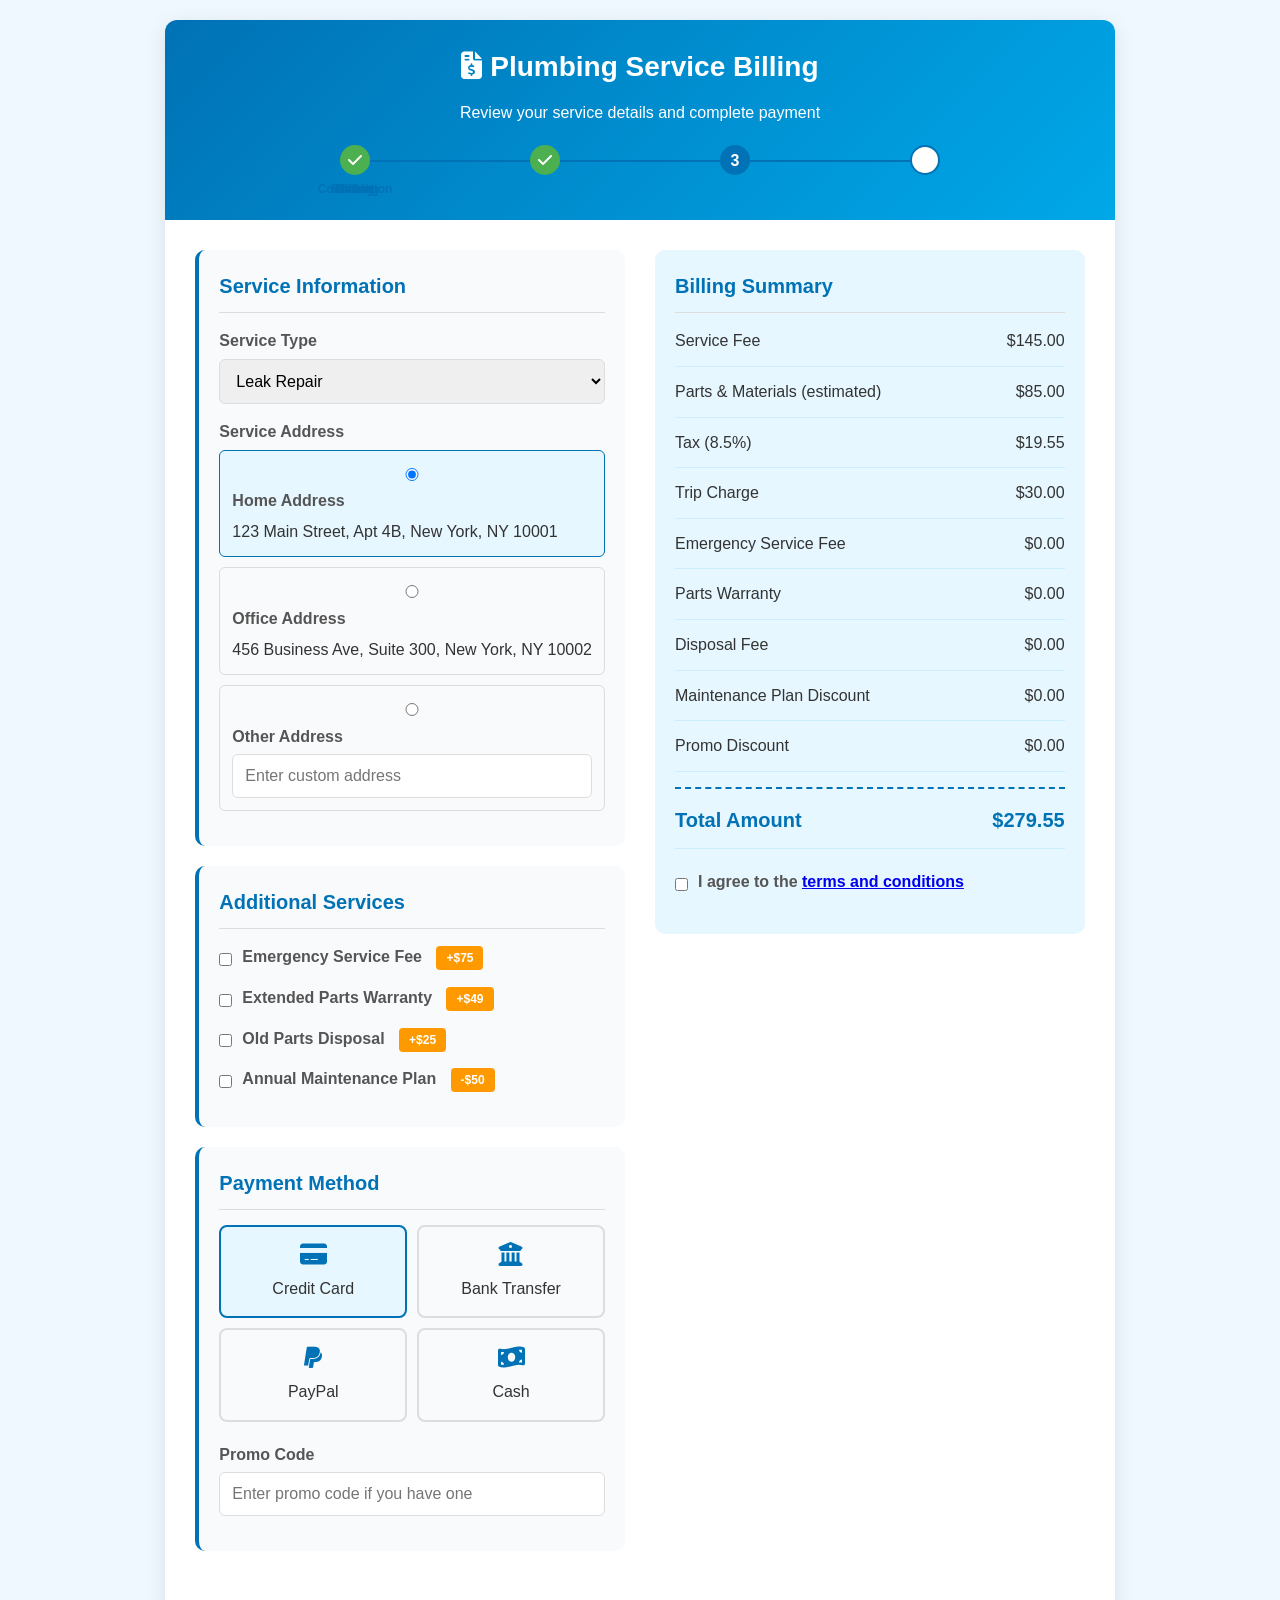
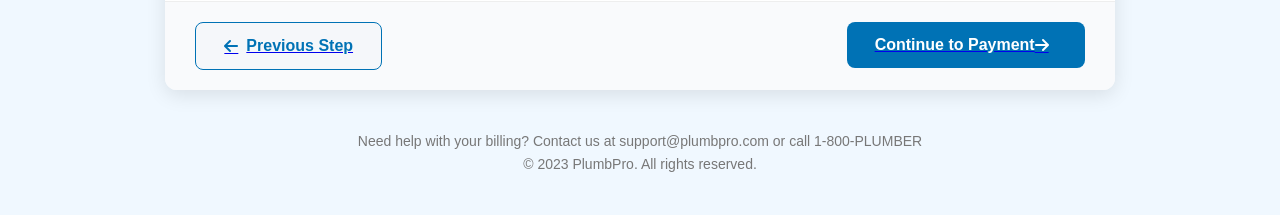
==== billing-options.html @ 1e0b8e89 "second commit" ====
<!DOCTYPE html>
<html lang="en">
<head>
    <meta charset="UTF-8">
    <meta name="viewport" content="width=device-width, initial-scale=1.0">
    <title>Plumbing Service Billing</title>
    <link rel="stylesheet" href="https://cdnjs.cloudflare.com/ajax/libs/font-awesome/6.4.0/css/all.min.css">
    <style>
        * {
            margin: 0;
            padding: 0;
            box-sizing: border-box;
            font-family: 'Segoe UI', Tahoma, Geneva, Verdana, sans-serif;
        }
        
        body {
            background-color: #f0f8ff;
            color: #333;
            line-height: 1.6;
            display: flex;
            flex-direction: column;
            min-height: 100vh;
            padding: 20px;
        }
        
        .container {
            max-width: 1000px;
            margin: 0 auto;
            background: white;
            border-radius: 12px;
            box-shadow: 0 5px 20px rgba(0, 0, 0, 0.1);
            overflow: hidden;
        }
        
        header {
            background: linear-gradient(135deg, #0072b5, #00a8e8);
            color: white;
            padding: 25px;
            text-align: center;
        }
        
        h1 {
            font-size: 28px;
            margin-bottom: 10px;
        }
        
        .progress-bar {
            display: flex;
            justify-content: space-between;
            margin: 20px auto;
            max-width: 600px;
            position: relative;
        }
        
        .progress-step {
            width: 30px;
            height: 30px;
            border-radius: 50%;
            background: #fff;
            display: flex;
            align-items: center;
            justify-content: center;
            font-weight: bold;
            z-index: 2;
            border: 2px solid #0072b5;
        }
        
        .progress-step.active {
            background: #0072b5;
            color: white;
        }
        
        .progress-step.completed {
            background: #4caf50;
            color: white;
            border-color: #4caf50;
        }
        
        .progress-bar::before {
            content: '';
            position: absolute;
            top: 15px;
            left: 0;
            width: 100%;
            height: 2px;
            background: #0072b5;
            z-index: 1;
        }
        
        .step-label {
            position: absolute;
            top: 35px;
            font-size: 12px;
            color: #0072b5;
            width: 80px;
            left: -25px;
            text-align: center;
        }
        
        .billing-content {
            padding: 30px;
            display: grid;
            grid-template-columns: 1fr 1fr;
            gap: 30px;
        }
        
        @media (max-width: 768px) {
            .billing-content {
                grid-template-columns: 1fr;
            }
        }
        
        .form-section {
            background: #f9fafc;
            border-radius: 10px;
            padding: 20px;
            margin-bottom: 20px;
            border-left: 4px solid #0072b5;
        }
        
        h2 {
            color: #0072b5;
            margin-bottom: 15px;
            font-size: 20px;
            padding-bottom: 10px;
            border-bottom: 1px solid #ddd;
        }
        
        .form-group {
            margin-bottom: 15px;
        }
        
        label {
            display: block;
            margin-bottom: 5px;
            font-weight: 600;
            color: #555;
        }
        
        select, input, textarea {
            width: 100%;
            padding: 12px;
            border: 1px solid #ddd;
            border-radius: 6px;
            font-size: 16px;
        }
        
        .checkbox-group {
            display: flex;
            align-items: center;
            margin-bottom: 10px;
        }
        
        .checkbox-group input {
            width: auto;
            margin-right: 10px;
        }
        
        .service-option {
            display: flex;
            justify-content: space-between;
            margin-bottom: 10px;
            padding: 10px;
            background: #fff;
            border-radius: 6px;
            border: 1px solid #eee;
        }
        
        .service-option:hover {
            border-color: #0072b5;
        }
        
        .summary-section {
            background: #e6f7ff;
            border-radius: 10px;
            padding: 20px;
            height: fit-content;
            position: sticky;
            top: 20px;
        }
        
        .summary-item {
            display: flex;
            justify-content: space-between;
            margin-bottom: 12px;
            padding-bottom: 12px;
            border-bottom: 1px solid #ccefff;
        }
        
        .total {
            font-size: 20px;
            font-weight: 700;
            color: #0072b5;
            margin-top: 15px;
            padding-top: 15px;
            border-top: 2px dashed #0072b5;
        }
        
        .payment-options {
            display: grid;
            grid-template-columns: 1fr 1fr;
            gap: 10px;
            margin-top: 15px;
        }
        
        .payment-option {
            border: 2px solid #ddd;
            border-radius: 8px;
            padding: 15px;
            text-align: center;
            cursor: pointer;
            transition: all 0.3s;
        }
        
        .payment-option:hover {
            border-color: #0072b5;
            background: #f0f8ff;
        }
        
        .payment-option.selected {
            border-color: #0072b5;
            background: #e6f7ff;
        }
        
        .payment-option i {
            font-size: 24px;
            margin-bottom: 10px;
            color: #0072b5;
        }
        
        .button-container {
            display: flex;
            justify-content: space-between;
            padding: 20px 30px;
            background: #f9fafc;
            border-top: 1px solid #eee;
        }
        
        .btn {
            padding: 14px 28px;
            border: none;
            border-radius: 8px;
            font-size: 16px;
            font-weight: 600;
            cursor: pointer;
            transition: all 0.3s ease;
            display: flex;
            align-items: center;
            justify-content: center;
        }
        
        .btn-back {
            background: #f5f7fa;
            color: #0072b5;
            border: 1px solid #0072b5;
        }
        
        .btn-back:hover {
            background: #e8ebf3;
        }
        
        .btn-next {
            background: #0072b5;
            color: white;
        }
        
        .btn-next:hover {
            background: #005a8f;
            transform: translateY(-2px);
            box-shadow: 0 4px 8px rgba(0, 0, 0, 0.1);
        }
        
        .btn i {
            margin-right: 8px;
        }
        
        footer {
            text-align: center;
            padding: 20px;
            color: #777;
            font-size: 14px;
            margin-top: 20px;
        }
        
        .discount-badge {
            background: #ff9900;
            color: white;
            padding: 5px 10px;
            border-radius: 4px;
            font-size: 12px;
            margin-left: 10px;
        }
        
        .address-option {
            padding: 12px;
            border: 1px solid #ddd;
            border-radius: 6px;
            margin-bottom: 10px;
            cursor: pointer;
            transition: all 0.3s;
        }
        
        .address-option:hover {
            border-color: #0072b5;
            background: #f0f8ff;
        }
        
        .address-option.selected {
            border-color: #0072b5;
            background: #e6f7ff;
        }
    </style>
</head>
<body>
    <div class="container">
        <header>
            <h1><i class="fas fa-file-invoice-dollar"></i> Plumbing Service Billing</h1>
            <p>Review your service details and complete payment</p>
            
            <div class="progress-bar">
                <div class="progress-step completed">
                    <i class="fas fa-check"></i>
                    <span class="step-label">Booking</span>
                </div>
                <div class="progress-step completed">
                    <i class="fas fa-check"></i>
                    <span class="step-label">Details</span>
                </div>
                <div class="progress-step active">
                    3
                    <span class="step-label">Billing</span>
                </div>
                <div class="progress-step">
                    4
                    <span class="step-label">Confirmation</span>
                </div>
            </div>
        </header>
        
        <div class="billing-content">
            <div class="left-column">
                <div class="form-section">
                    <h2>Service Information</h2>
                    <div class="form-group">
                        <label for="service-type">Service Type</label>
                        <select id="service-type">
                            <option value="">Select a service</option>
                            <option value="leak-repair" selected>Leak Repair</option>
                            <option value="drain-cleaning">Drain Cleaning</option>
                            <option value="faucet-installation">Faucet Installation</option>
                            <option value="toilet-repair">Toilet Repair</option>
                            <option value="water-heater">Water Heater Service</option>
                            <option value="pipe-replacement">Pipe Replacement</option>
                        </select>
                    </div>
                    
                    <div class="form-group">
                        <label>Service Address</label>
                        <div class="address-option selected">
                            <input type="radio" name="address" id="home-address" checked>
                            <label for="home-address">Home Address</label>
                            <p>123 Main Street, Apt 4B, New York, NY 10001</p>
                        </div>
                        
                        <div class="address-option">
                            <input type="radio" name="address" id="office-address">
                            <label for="office-address">Office Address</label>
                            <p>456 Business Ave, Suite 300, New York, NY 10002</p>
                        </div>
                        
                        <div class="address-option">
                            <input type="radio" name="address" id="other-address">
                            <label for="other-address">Other Address</label>
                            <p><input type="text" placeholder="Enter custom address"></p>
                        </div>
                    </div>
                </div>
                
                <div class="form-section">
                    <h2>Additional Services</h2>
                    
                    <div class="checkbox-group">
                        <input type="checkbox" id="emergency-fee">
                        <label for="emergency-fee">Emergency Service Fee <span class="discount-badge">+$75</span></label>
                    </div>
                    
                    <div class="checkbox-group">
                        <input type="checkbox" id="parts-warranty">
                        <label for="parts-warranty">Extended Parts Warranty <span class="discount-badge">+$49</span></label>
                    </div>
                    
                    <div class="checkbox-group">
                        <input type="checkbox" id="disposal-fee">
                        <label for="disposal-fee">Old Parts Disposal <span class="discount-badge">+$25</span></label>
                    </div>
                    
                    <div class="checkbox-group">
                        <input type="checkbox" id="maintenance-plan">
                        <label for="maintenance-plan">Annual Maintenance Plan <span class="discount-badge">-$50</span></label>
                    </div>
                </div>
                
                <div class="form-section">
                    <h2>Payment Method</h2>
                    <div class="payment-options">
                        <div class="payment-option selected">
                            <i class="fas fa-credit-card"></i>
                            <div>Credit Card</div>
                        </div>
                        <div class="payment-option">
                            <i class="fas fa-university"></i>
                            <div>Bank Transfer</div>
                        </div>
                        <div class="payment-option">
                            <i class="fab fa-paypal"></i>
                            <div>PayPal</div>
                        </div>
                        <div class="payment-option">
                            <i class="fas fa-money-bill-wave"></i>
                            <div>Cash</div>
                        </div>
                    </div>
                    
                    <div class="form-group" style="margin-top: 20px;">
                        <label for="promo-code">Promo Code</label>
                        <input type="text" id="promo-code" placeholder="Enter promo code if you have one">
                    </div>
                </div>
            </div>
            
            <div class="right-column">
                <div class="summary-section">
                    <h2>Billing Summary</h2>
                    
                    <div class="summary-item">
                        <div>Service Fee</div>
                        <div>$145.00</div>
                    </div>
                    
                    <div class="summary-item">
                        <div>Parts & Materials (estimated)</div>
                        <div>$85.00</div>
                    </div>
                    
                    <div class="summary-item">
                        <div>Tax (8.5%)</div>
                        <div>$19.55</div>
                    </div>
                    
                    <div class="summary-item">
                        <div>Trip Charge</div>
                        <div>$30.00</div>
                    </div>
                    
                    <div class="summary-item">
                        <div>Emergency Service Fee</div>
                        <div>$0.00</div>
                    </div>
                    
                    <div class="summary-item">
                        <div>Parts Warranty</div>
                        <div>$0.00</div>
                    </div>
                    
                    <div class="summary-item">
                        <div>Disposal Fee</div>
                        <div>$0.00</div>
                    </div>
                    
                    <div class="summary-item">
                        <div>Maintenance Plan Discount</div>
                        <div>$0.00</div>
                    </div>
                    
                    <div class="summary-item">
                        <div>Promo Discount</div>
                        <div>$0.00</div>
                    </div>
                    
                    <div class="summary-item total">
                        <div>Total Amount</div>
                        <div>$279.55</div>
                    </div>
                    
                    <div class="form-group" style="margin-top: 20px;">
                        <div class="checkbox-group">
                            <input type="checkbox" id="terms">
                            <label for="terms">I agree to the <a href="#">terms and conditions</a></label>
                        </div>
                    </div>
                </div>
            </div>
        </div>
        
        <div class="button-container">
            <a href="./book-service.html"><button class="btn btn-back">
                <i class="fas fa-arrow-left"></i> Previous Step
            </button></a>
            <a href="./booking-confirmed.html"><button class="btn btn-next">
                Continue to Payment <i class="fas fa-arrow-right"></i>
            </button></a>
        </div>
    </div>
    
    <footer>
        <p>Need help with your billing? Contact us at support@plumbpro.com or call 1-800-PLUMBER</p>
        <p>© 2023 PlumbPro. All rights reserved.</p>
    </footer>

    <script>
        // Payment option selection
        document.querySelectorAll('.payment-option').forEach(option => {
            option.addEventListener('click', function() {
                document.querySelectorAll('.payment-option').forEach(opt => {
                    opt.classList.remove('selected');
                });
                this.classList.add('selected');
            });
        });
        
        // Address selection
        document.querySelectorAll('.address-option').forEach(option => {
            option.addEventListener('click', function() {
                document.querySelectorAll('.address-option').forEach(opt => {
                    opt.classList.remove('selected');
                });
                this.classList.add('selected');
                this.querySelector('input[type="radio"]').checked = true;
            });
        });
        
        // Update billing summary when additional services are selected
        document.querySelectorAll('input[type="checkbox"]').forEach(checkbox => {
            checkbox.addEventListener('change', updateBillingSummary);
        });
        
        function updateBillingSummary() {
            // This function would update the billing summary based on selected options
            console.log("Billing summary updated");
        }
        
        // Navigation buttons functionality
        document.querySelector('.btn-back').addEventListener('click', function() {
            alert('Going back to previous step...');
            // window.history.back(); // Uncomment for real implementation
        });
        
        document.querySelector('.btn-next').addEventListener('click', function() {
            alert('Proceeding to payment...');
            // window.location.href = 'payment.html'; // Uncomment for real implementation
        });
    </script>
</body>
</html>
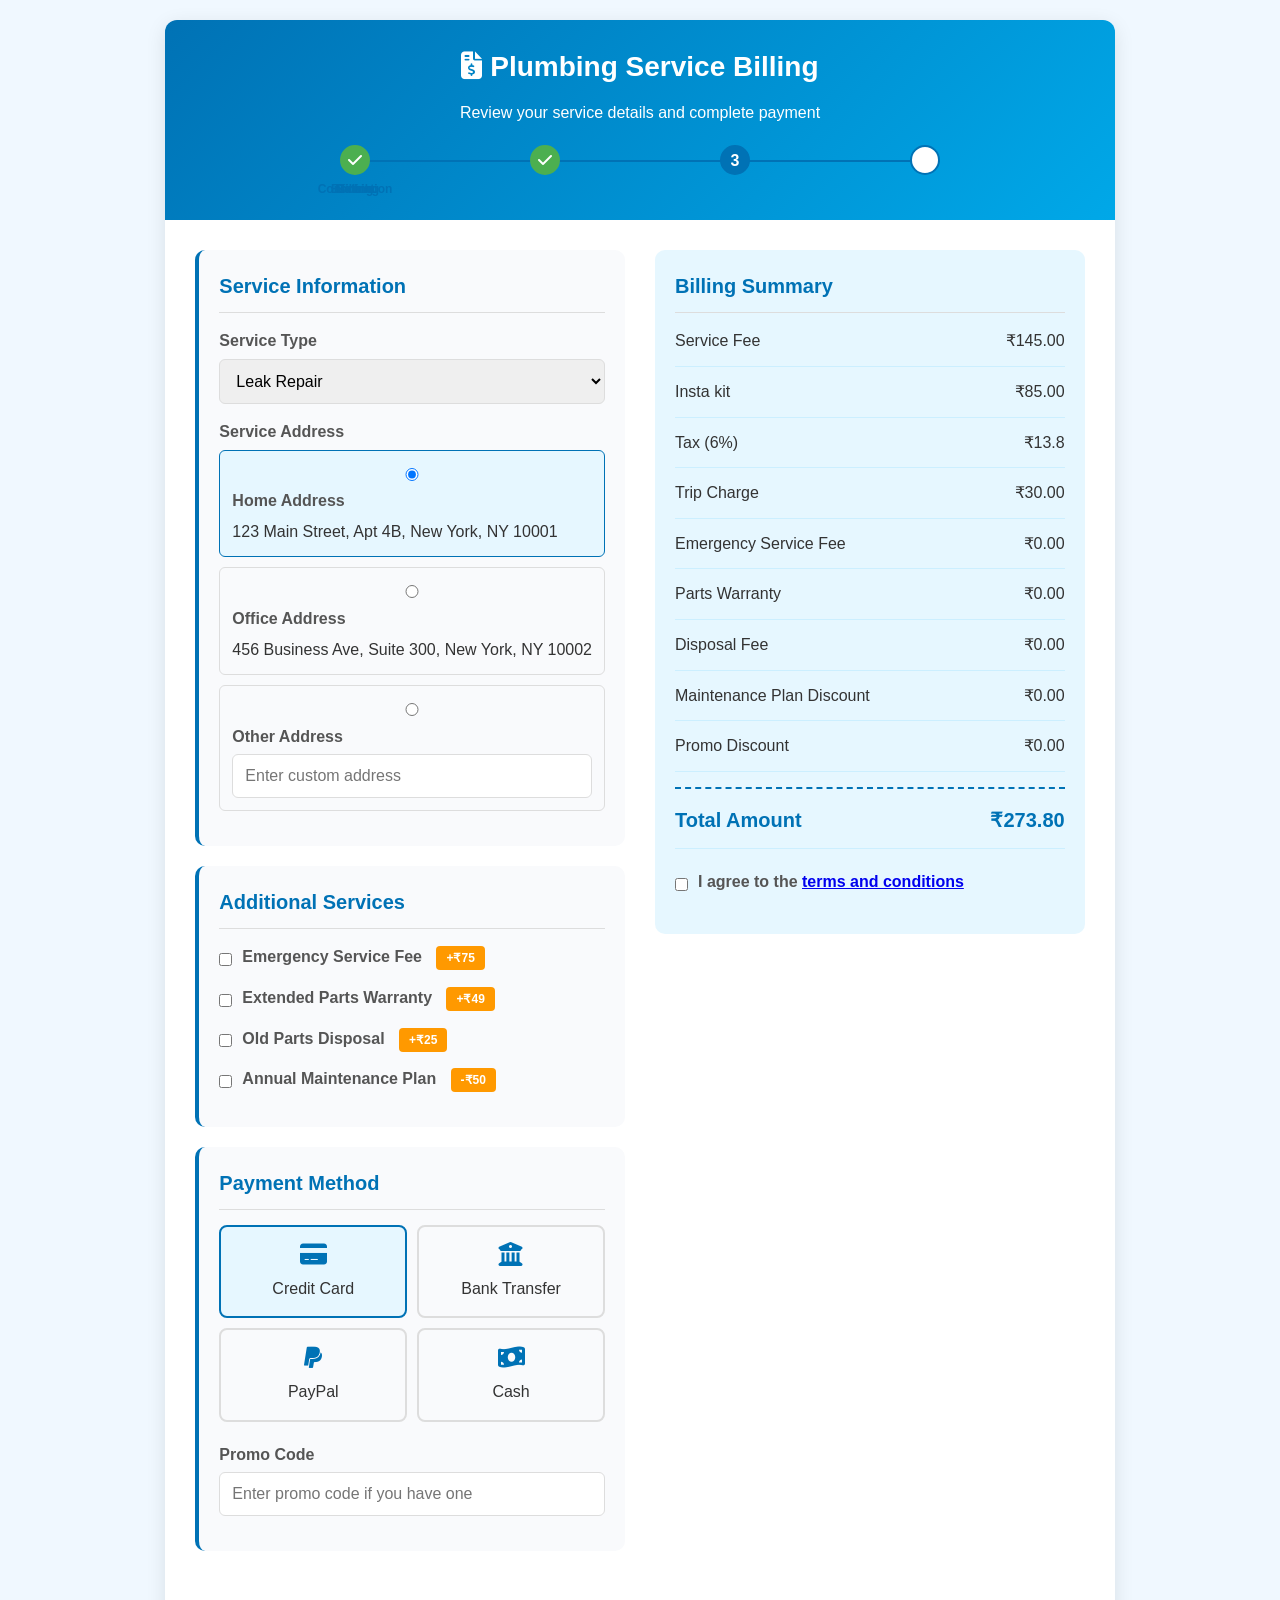
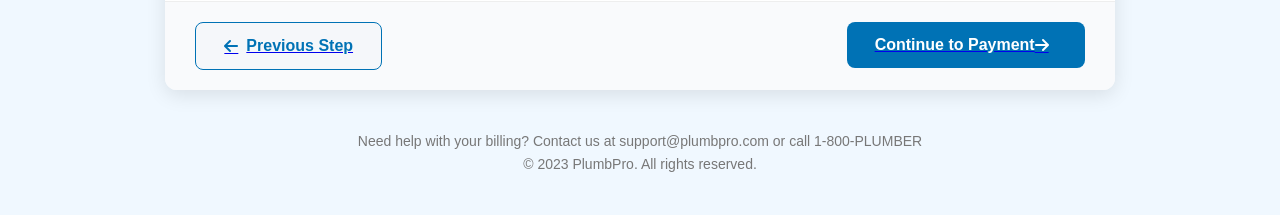
==== commit f7a61916: "Add files via upload" ====
--- a/billing-options.html
+++ b/billing-options.html
@@ -381,22 +381,22 @@
                     
                     <div class="checkbox-group">
                         <input type="checkbox" id="emergency-fee">
-                        <label for="emergency-fee">Emergency Service Fee <span class="discount-badge">+$75</span></label>
+                        <label for="emergency-fee">Emergency Service Fee <span class="discount-badge">+₹75</span></label>
                     </div>
                     
                     <div class="checkbox-group">
                         <input type="checkbox" id="parts-warranty">
-                        <label for="parts-warranty">Extended Parts Warranty <span class="discount-badge">+$49</span></label>
+                        <label for="parts-warranty">Extended Parts Warranty <span class="discount-badge">+₹49</span></label>
                     </div>
                     
                     <div class="checkbox-group">
                         <input type="checkbox" id="disposal-fee">
-                        <label for="disposal-fee">Old Parts Disposal <span class="discount-badge">+$25</span></label>
+                        <label for="disposal-fee">Old Parts Disposal <span class="discount-badge">+₹25</span></label>
                     </div>
                     
                     <div class="checkbox-group">
                         <input type="checkbox" id="maintenance-plan">
-                        <label for="maintenance-plan">Annual Maintenance Plan <span class="discount-badge">-$50</span></label>
+                        <label for="maintenance-plan">Annual Maintenance Plan <span class="discount-badge">-₹50</span></label>
                     </div>
                 </div>
                 
@@ -434,52 +434,52 @@
                     
                     <div class="summary-item">
                         <div>Service Fee</div>
-                        <div>$145.00</div>
-                    </div>
-                    
-                    <div class="summary-item">
-                        <div>Parts & Materials (estimated)</div>
-                        <div>$85.00</div>
-                    </div>
-                    
-                    <div class="summary-item">
-                        <div>Tax (8.5%)</div>
-                        <div>$19.55</div>
+                        <div>₹145.00</div>
+                    </div>
+                    
+                    <div class="summary-item">
+                        <div>Insta kit</div>
+                        <div>₹85.00</div>
+                    </div>
+                    
+                    <div class="summary-item">
+                        <div>Tax (6%)</div>
+                        <div>₹13.8</div>
                     </div>
                     
                     <div class="summary-item">
                         <div>Trip Charge</div>
-                        <div>$30.00</div>
+                        <div>₹30.00</div>
                     </div>
                     
                     <div class="summary-item">
                         <div>Emergency Service Fee</div>
-                        <div>$0.00</div>
+                        <div>₹0.00</div>
                     </div>
                     
                     <div class="summary-item">
                         <div>Parts Warranty</div>
-                        <div>$0.00</div>
+                        <div>₹0.00</div>
                     </div>
                     
                     <div class="summary-item">
                         <div>Disposal Fee</div>
-                        <div>$0.00</div>
+                        <div>₹0.00</div>
                     </div>
                     
                     <div class="summary-item">
                         <div>Maintenance Plan Discount</div>
-                        <div>$0.00</div>
+                        <div>₹0.00</div>
                     </div>
                     
                     <div class="summary-item">
                         <div>Promo Discount</div>
-                        <div>$0.00</div>
+                        <div>₹0.00</div>
                     </div>
                     
                     <div class="summary-item total">
                         <div>Total Amount</div>
-                        <div>$279.55</div>
+                        <div>₹273.80</div>
                     </div>
                     
                     <div class="form-group" style="margin-top: 20px;">
